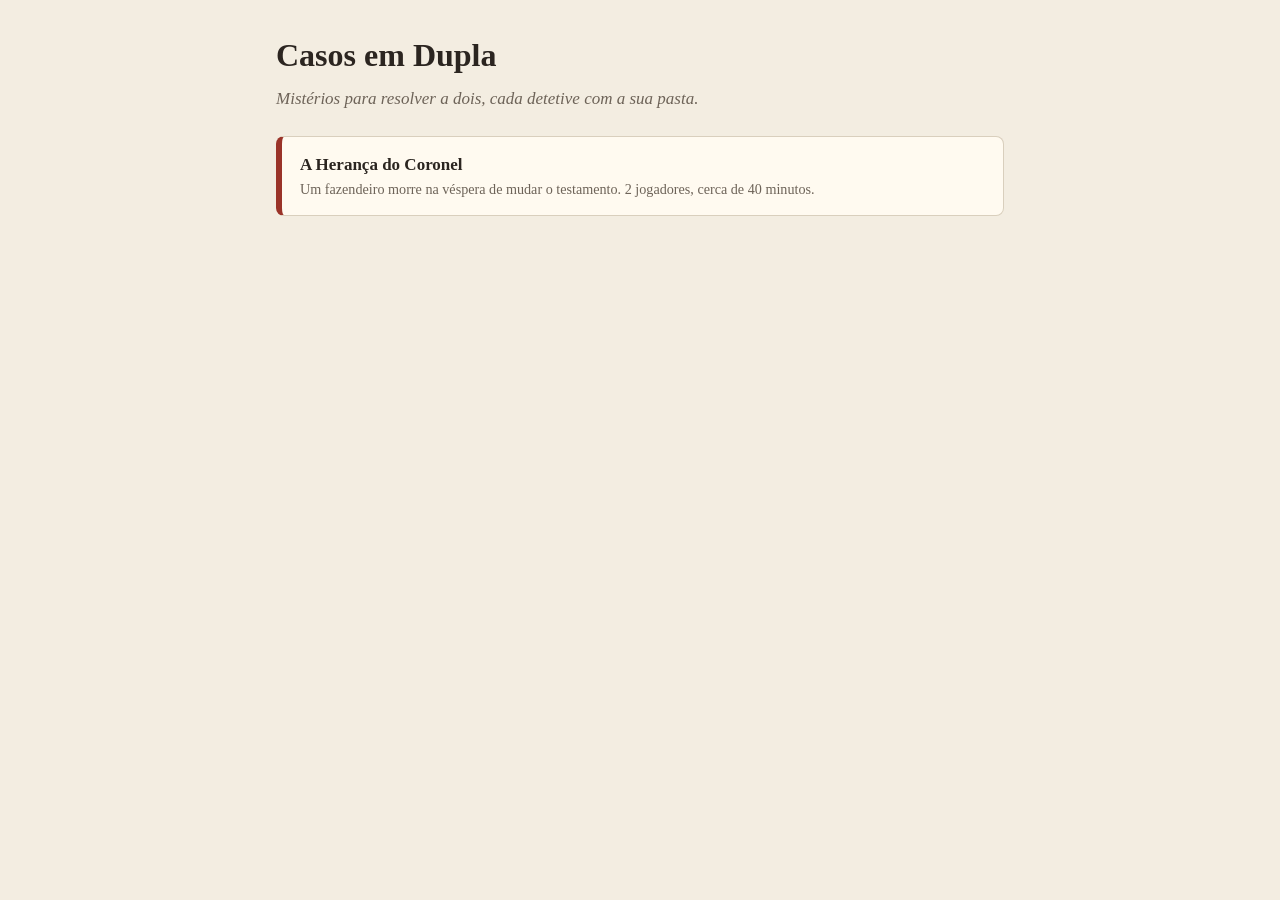
==== index.html @ f6812701 "Primeiro caso: A Herança do Coronel Co-Authored-By: Claude Opus 5.5 <noreply@anthropic.com>" ====
<!DOCTYPE html>
<html lang="pt-BR">
<head>
<meta charset="utf-8">
<meta name="robots" content="noindex, nofollow">
<meta name="viewport" content="width=device-width, initial-scale=1">
<title>Casos em Dupla</title>
<style>
:root{--bg:#f3ede1;--papel:#fffaf0;--tinta:#2b2520;--suave:#6d6358;--linha:#d9cfbd;--acento:#9a3328}
@media (prefers-color-scheme: dark){:root:not([data-theme="light"]){--bg:#1c1a17;--papel:#262320;--tinta:#ece5d8;--suave:#a89e90;--linha:#3d3832;--acento:#e08a7e}}
:root[data-theme="dark"]{--bg:#1c1a17;--papel:#262320;--tinta:#ece5d8;--suave:#a89e90;--linha:#3d3832;--acento:#e08a7e}
*{box-sizing:border-box}
body{margin:0;background:var(--bg);color:var(--tinta);font:17px/1.6 Georgia,"Times New Roman",serif}
.pag{max-width:760px;margin:0 auto;padding:24px 16px 64px}
h1{font-size:2rem;margin:.2em 0 .1em}
.sub{color:var(--suave);font-style:italic;margin:0 0 1.4em}
a.caso{display:block;background:var(--papel);border:1px solid var(--linha);border-left:6px solid var(--acento);border-radius:8px;padding:14px 18px;margin:12px 0;color:inherit;text-decoration:none}
a.caso:hover{border-color:var(--suave)}
a.caso small{display:block;color:var(--suave)}
</style>
</head>
<body>
<div class="pag">
<h1>Casos em Dupla</h1>
<p class="sub">Mistérios para resolver a dois, cada detetive com a sua pasta.</p>
<a class="caso" href="heranca-do-coronel.html"><b>A Herança do Coronel</b><small>Um fazendeiro morre na véspera de mudar o testamento. 2 jogadores, cerca de 40 minutos.</small></a>
</div>
</body>
</html>
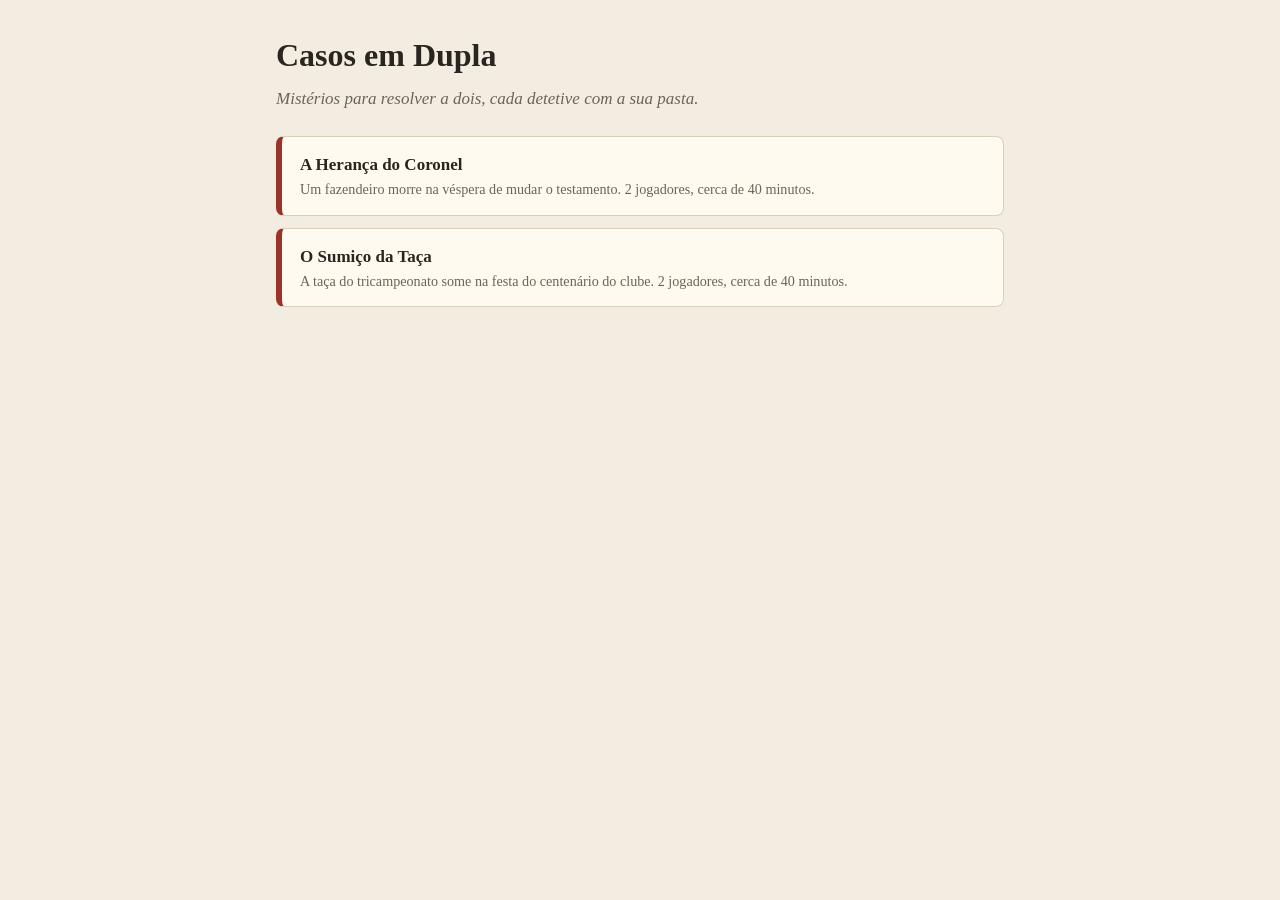
==== commit a8eceb68: "Segundo caso: O Sumiço da Taça Co-Authored-By: Claude Opus 5.5 <noreply@anthropic.com>" ====
--- a/index.html
+++ b/index.html
@@ -24,6 +24,7 @@
 <h1>Casos em Dupla</h1>
 <p class="sub">Mistérios para resolver a dois, cada detetive com a sua pasta.</p>
 <a class="caso" href="heranca-do-coronel.html"><b>A Herança do Coronel</b><small>Um fazendeiro morre na véspera de mudar o testamento. 2 jogadores, cerca de 40 minutos.</small></a>
+<a class="caso" href="sumico-da-taca.html"><b>O Sumiço da Taça</b><small>A taça do tricampeonato some na festa do centenário do clube. 2 jogadores, cerca de 40 minutos.</small></a>
 </div>
 </body>
 </html>
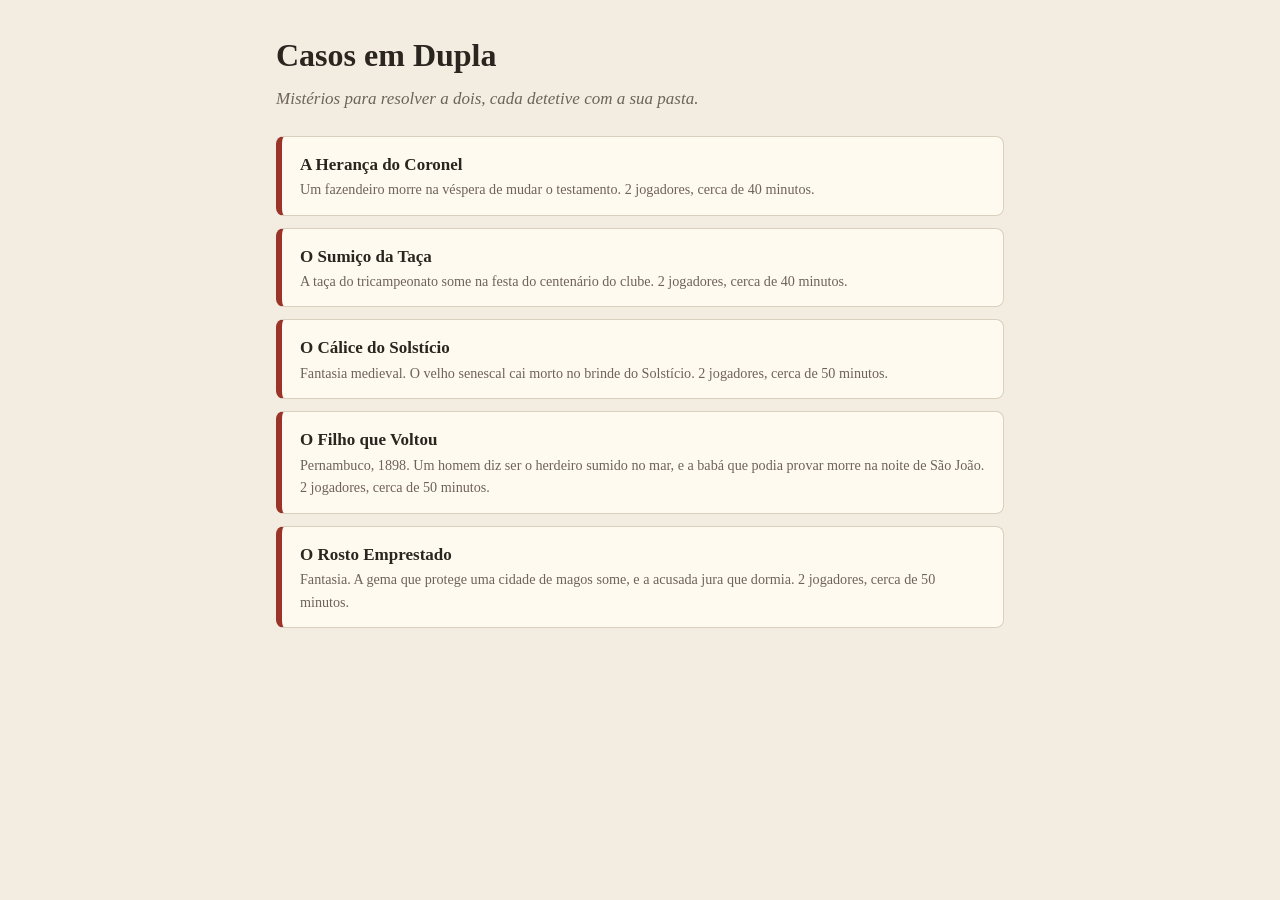
==== commit d5dc7ef8: "Níveis de dificuldade (leitura única), novidade no meio da conversa e três casos novos Co-Authored-B" ====
--- a/index.html
+++ b/index.html
@@ -25,6 +25,9 @@
 <p class="sub">Mistérios para resolver a dois, cada detetive com a sua pasta.</p>
 <a class="caso" href="heranca-do-coronel.html"><b>A Herança do Coronel</b><small>Um fazendeiro morre na véspera de mudar o testamento. 2 jogadores, cerca de 40 minutos.</small></a>
 <a class="caso" href="sumico-da-taca.html"><b>O Sumiço da Taça</b><small>A taça do tricampeonato some na festa do centenário do clube. 2 jogadores, cerca de 40 minutos.</small></a>
+<a class="caso" href="calice-do-solsticio.html"><b>O Cálice do Solstício</b><small>Fantasia medieval. O velho senescal cai morto no brinde do Solstício. 2 jogadores, cerca de 50 minutos.</small></a>
+<a class="caso" href="filho-que-voltou.html"><b>O Filho que Voltou</b><small>Pernambuco, 1898. Um homem diz ser o herdeiro sumido no mar, e a babá que podia provar morre na noite de São João. 2 jogadores, cerca de 50 minutos.</small></a>
+<a class="caso" href="rosto-emprestado.html"><b>O Rosto Emprestado</b><small>Fantasia. A gema que protege uma cidade de magos some, e a acusada jura que dormia. 2 jogadores, cerca de 50 minutos.</small></a>
 </div>
 </body>
 </html>
